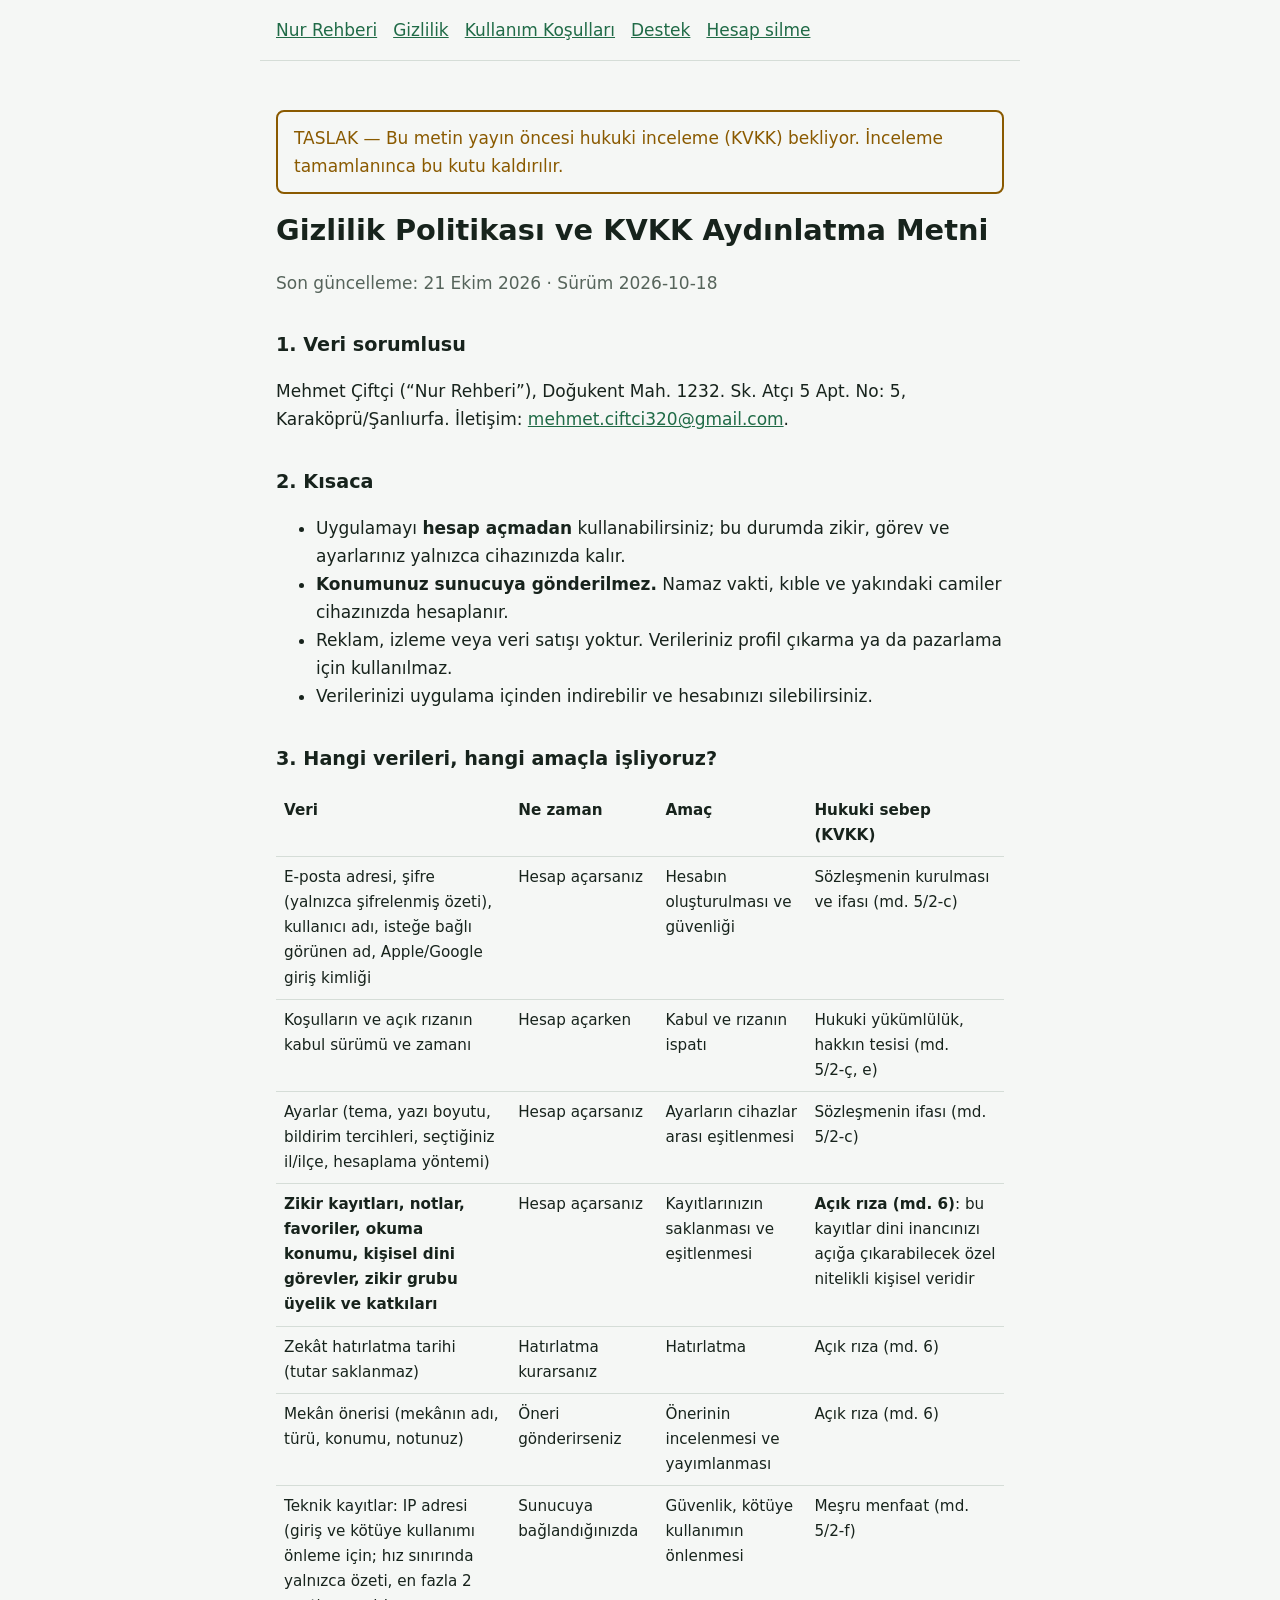
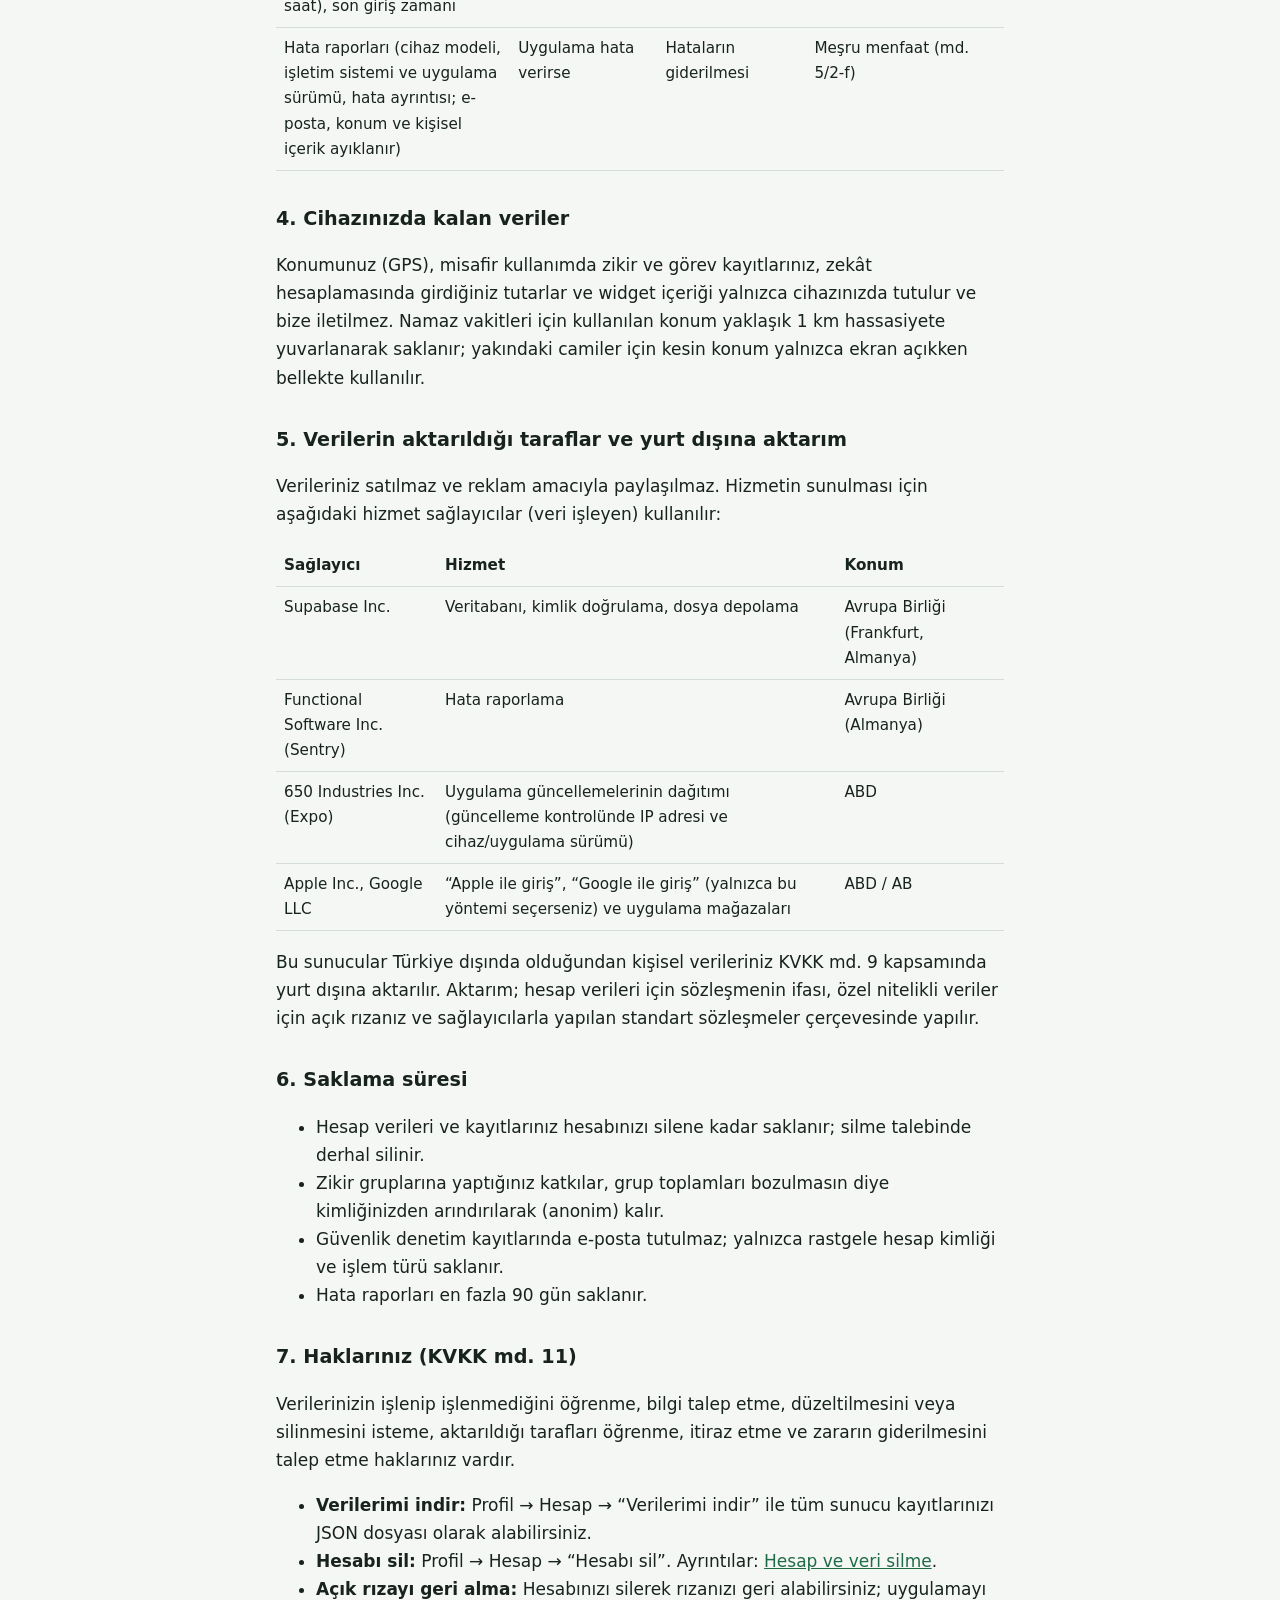
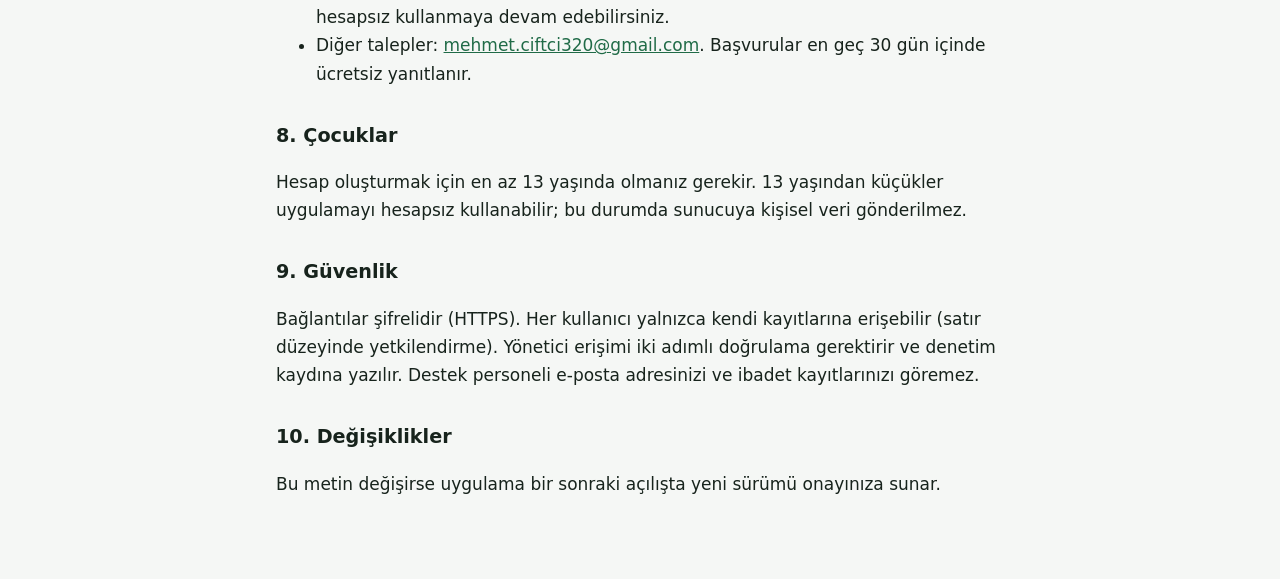
==== gizlilik.html @ 2b9951fa "Siteyi güncelle (f1dfe31)" ====
<!doctype html>
<html lang="tr">
<head>
<meta charset="utf-8">
<meta name="viewport" content="width=device-width, initial-scale=1">
<title>Gizlilik Politikası — Nur Rehberi</title>
<link rel="stylesheet" href="style.css">
</head>
<body>
<header><nav aria-label="Site"><a href="index.html">Nur Rehberi</a><a href="gizlilik.html">Gizlilik</a><a href="kosullar.html">Kullanım Koşulları</a><a href="destek.html">Destek</a><a href="hesap-silme.html">Hesap silme</a></nav></header>
<main>
<p class="draft" data-draft>TASLAK — Bu metin yayın öncesi hukuki inceleme (KVKK) bekliyor. İnceleme tamamlanınca bu kutu kaldırılır.</p>
<h1>Gizlilik Politikası ve KVKK Aydınlatma Metni</h1>
<p class="muted">Son güncelleme: 21 Ekim 2026 · Sürüm 2026-10-18</p>

<h2>1. Veri sorumlusu</h2>
<p>Mehmet Çiftçi (“Nur Rehberi”), Doğukent Mah. 1232. Sk. Atçı 5 Apt. No: 5, Karaköprü/Şanlıurfa. İletişim: <a href="mailto:mehmet.ciftci320@gmail.com">mehmet.ciftci320@gmail.com</a>.</p>

<h2>2. Kısaca</h2>
<ul>
  <li>Uygulamayı <strong>hesap açmadan</strong> kullanabilirsiniz; bu durumda zikir, görev ve ayarlarınız yalnızca cihazınızda kalır.</li>
  <li><strong>Konumunuz sunucuya gönderilmez.</strong> Namaz vakti, kıble ve yakındaki camiler cihazınızda hesaplanır.</li>
  <li>Reklam, izleme veya veri satışı yoktur. Verileriniz profil çıkarma ya da pazarlama için kullanılmaz.</li>
  <li>Verilerinizi uygulama içinden indirebilir ve hesabınızı silebilirsiniz.</li>
</ul>

<h2>3. Hangi verileri, hangi amaçla işliyoruz?</h2>
<table>
  <thead><tr><th>Veri</th><th>Ne zaman</th><th>Amaç</th><th>Hukuki sebep (KVKK)</th></tr></thead>
  <tbody>
    <tr><td>E-posta adresi, şifre (yalnızca şifrelenmiş özeti), kullanıcı adı, isteğe bağlı görünen ad, Apple/Google giriş kimliği</td><td>Hesap açarsanız</td><td>Hesabın oluşturulması ve güvenliği</td><td>Sözleşmenin kurulması ve ifası (md. 5/2-c)</td></tr>
    <tr><td>Koşulların ve açık rızanın kabul sürümü ve zamanı</td><td>Hesap açarken</td><td>Kabul ve rızanın ispatı</td><td>Hukuki yükümlülük, hakkın tesisi (md. 5/2-ç, e)</td></tr>
    <tr><td>Ayarlar (tema, yazı boyutu, bildirim tercihleri, seçtiğiniz il/ilçe, hesaplama yöntemi)</td><td>Hesap açarsanız</td><td>Ayarların cihazlar arası eşitlenmesi</td><td>Sözleşmenin ifası (md. 5/2-c)</td></tr>
    <tr><td><strong>Zikir kayıtları, notlar, favoriler, okuma konumu, kişisel dini görevler, zikir grubu üyelik ve katkıları</strong></td><td>Hesap açarsanız</td><td>Kayıtlarınızın saklanması ve eşitlenmesi</td><td><strong>Açık rıza (md. 6)</strong>: bu kayıtlar dini inancınızı açığa çıkarabilecek özel nitelikli kişisel veridir</td></tr>
    <tr><td>Zekât hatırlatma tarihi (tutar saklanmaz)</td><td>Hatırlatma kurarsanız</td><td>Hatırlatma</td><td>Açık rıza (md. 6)</td></tr>
    <tr><td>Mekân önerisi (mekânın adı, türü, konumu, notunuz)</td><td>Öneri gönderirseniz</td><td>Önerinin incelenmesi ve yayımlanması</td><td>Açık rıza (md. 6)</td></tr>
    <tr><td>Teknik kayıtlar: IP adresi (giriş ve kötüye kullanımı önleme için; hız sınırında yalnızca özeti, en fazla 2 saat), son giriş zamanı</td><td>Sunucuya bağlandığınızda</td><td>Güvenlik, kötüye kullanımın önlenmesi</td><td>Meşru menfaat (md. 5/2-f)</td></tr>
    <tr><td>Hata raporları (cihaz modeli, işletim sistemi ve uygulama sürümü, hata ayrıntısı; e-posta, konum ve kişisel içerik ayıklanır)</td><td>Uygulama hata verirse</td><td>Hataların giderilmesi</td><td>Meşru menfaat (md. 5/2-f)</td></tr>
  </tbody>
</table>

<h2>4. Cihazınızda kalan veriler</h2>
<p>Konumunuz (GPS), misafir kullanımda zikir ve görev kayıtlarınız, zekât hesaplamasında girdiğiniz tutarlar ve widget içeriği yalnızca cihazınızda tutulur ve bize iletilmez. Namaz vakitleri için kullanılan konum yaklaşık 1 km hassasiyete yuvarlanarak saklanır; yakındaki camiler için kesin konum yalnızca ekran açıkken bellekte kullanılır.</p>

<h2>5. Verilerin aktarıldığı taraflar ve yurt dışına aktarım</h2>
<p>Verileriniz satılmaz ve reklam amacıyla paylaşılmaz. Hizmetin sunulması için aşağıdaki hizmet sağlayıcılar (veri işleyen) kullanılır:</p>
<table>
  <thead><tr><th>Sağlayıcı</th><th>Hizmet</th><th>Konum</th></tr></thead>
  <tbody>
    <tr><td>Supabase Inc.</td><td>Veritabanı, kimlik doğrulama, dosya depolama</td><td>Avrupa Birliği (Frankfurt, Almanya)</td></tr>
    <tr><td>Functional Software Inc. (Sentry)</td><td>Hata raporlama</td><td>Avrupa Birliği (Almanya)</td></tr>
    <tr><td>650 Industries Inc. (Expo)</td><td>Uygulama güncellemelerinin dağıtımı (güncelleme kontrolünde IP adresi ve cihaz/uygulama sürümü)</td><td>ABD</td></tr>
    <tr><td>Apple Inc., Google LLC</td><td>“Apple ile giriş”, “Google ile giriş” (yalnızca bu yöntemi seçerseniz) ve uygulama mağazaları</td><td>ABD / AB</td></tr>
  </tbody>
</table>
<p>Bu sunucular Türkiye dışında olduğundan kişisel verileriniz KVKK md. 9 kapsamında yurt dışına aktarılır. Aktarım; hesap verileri için sözleşmenin ifası, özel nitelikli veriler için açık rızanız ve sağlayıcılarla yapılan standart sözleşmeler çerçevesinde yapılır.</p>

<h2>6. Saklama süresi</h2>
<ul>
  <li>Hesap verileri ve kayıtlarınız hesabınızı silene kadar saklanır; silme talebinde derhal silinir.</li>
  <li>Zikir gruplarına yaptığınız katkılar, grup toplamları bozulmasın diye kimliğinizden arındırılarak (anonim) kalır.</li>
  <li>Güvenlik denetim kayıtlarında e-posta tutulmaz; yalnızca rastgele hesap kimliği ve işlem türü saklanır.</li>
  <li>Hata raporları en fazla 90 gün saklanır.</li>
</ul>

<h2>7. Haklarınız (KVKK md. 11)</h2>
<p>Verilerinizin işlenip işlenmediğini öğrenme, bilgi talep etme, düzeltilmesini veya silinmesini isteme, aktarıldığı tarafları öğrenme, itiraz etme ve zararın giderilmesini talep etme haklarınız vardır.</p>
<ul>
  <li><strong>Verilerimi indir:</strong> Profil → Hesap → “Verilerimi indir” ile tüm sunucu kayıtlarınızı JSON dosyası olarak alabilirsiniz.</li>
  <li><strong>Hesabı sil:</strong> Profil → Hesap → “Hesabı sil”. Ayrıntılar: <a href="hesap-silme.html">Hesap ve veri silme</a>.</li>
  <li><strong>Açık rızayı geri alma:</strong> Hesabınızı silerek rızanızı geri alabilirsiniz; uygulamayı hesapsız kullanmaya devam edebilirsiniz.</li>
  <li>Diğer talepler: <a href="mailto:mehmet.ciftci320@gmail.com">mehmet.ciftci320@gmail.com</a>. Başvurular en geç 30 gün içinde ücretsiz yanıtlanır.</li>
</ul>

<h2>8. Çocuklar</h2>
<p>Hesap oluşturmak için en az 13 yaşında olmanız gerekir. 13 yaşından küçükler uygulamayı hesapsız kullanabilir; bu durumda sunucuya kişisel veri gönderilmez.</p>

<h2>9. Güvenlik</h2>
<p>Bağlantılar şifrelidir (HTTPS). Her kullanıcı yalnızca kendi kayıtlarına erişebilir (satır düzeyinde yetkilendirme). Yönetici erişimi iki adımlı doğrulama gerektirir ve denetim kaydına yazılır. Destek personeli e-posta adresinizi ve ibadet kayıtlarınızı göremez.</p>

<h2>10. Değişiklikler</h2>
<p>Bu metin değişirse uygulama bir sonraki açılışta yeni sürümü onayınıza sunar.</p>
</main>
</body>
</html>
---- style.css ----
:root { --bg: #f5f7f5; --text: #17231c; --muted: #56645b; --primary: #206b47; --border: #d5ddd7; --warn: #8a5a00; color-scheme: light dark; }
@media (prefers-color-scheme: dark) { :root { --bg: #0f1612; --text: #e6ece8; --muted: #a3b0a8; --primary: #5fbf8b; --border: #2d3a32; --warn: #e8c172; } }
* { box-sizing: border-box; }
body { margin: 0; background: var(--bg); color: var(--text); font: 17px/1.65 system-ui, -apple-system, 'Segoe UI', sans-serif; }
main { max-width: 760px; margin: 0 auto; padding: 2rem 1rem 4rem; }
header nav { display: flex; gap: 1rem; flex-wrap: wrap; padding: 1rem; max-width: 760px; margin: 0 auto; border-bottom: 1px solid var(--border); }
a { color: var(--primary); }
h1 { font-size: 1.8rem; line-height: 1.25; }
h2 { font-size: 1.2rem; margin-top: 2rem; }
table { width: 100%; border-collapse: collapse; font-size: .95rem; }
th, td { text-align: left; border-bottom: 1px solid var(--border); padding: .5rem; vertical-align: top; }
.muted { color: var(--muted); }
.draft { border: 2px solid var(--warn); color: var(--warn); padding: .75rem 1rem; border-radius: 8px; }
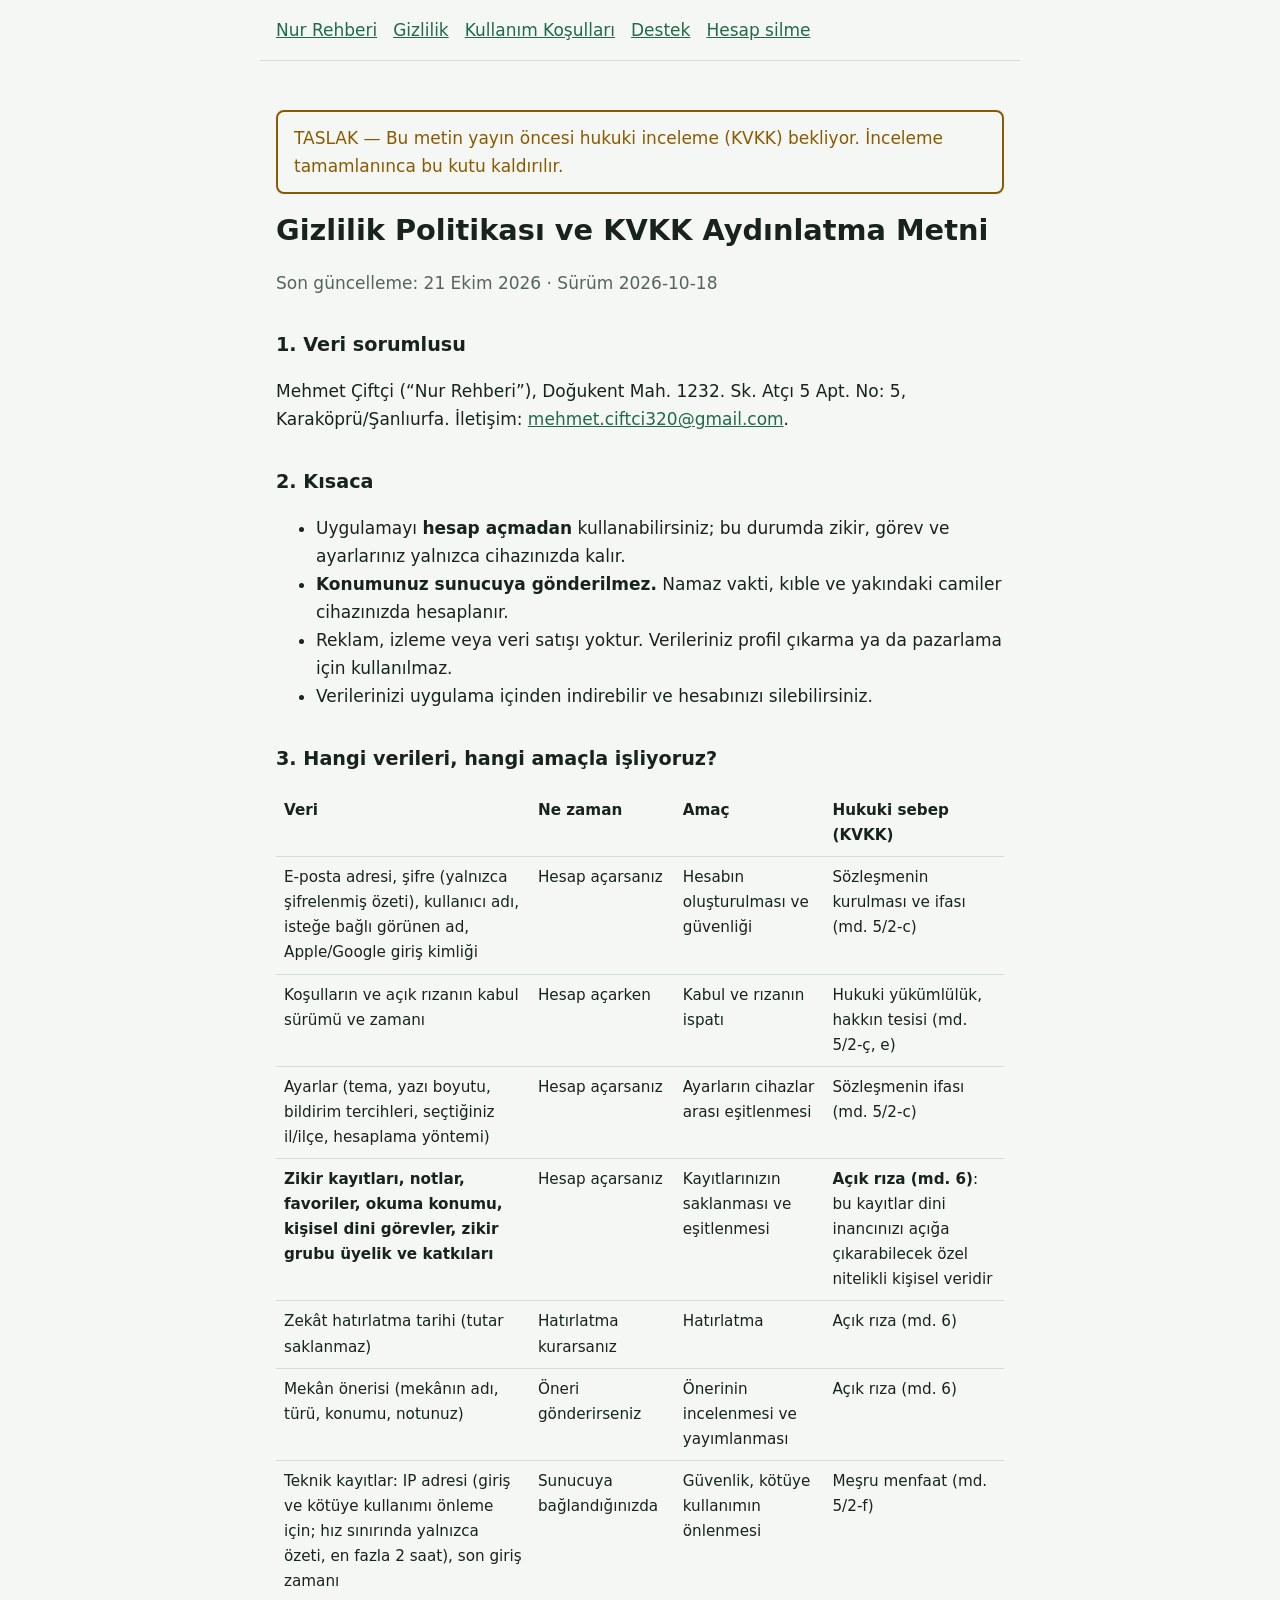
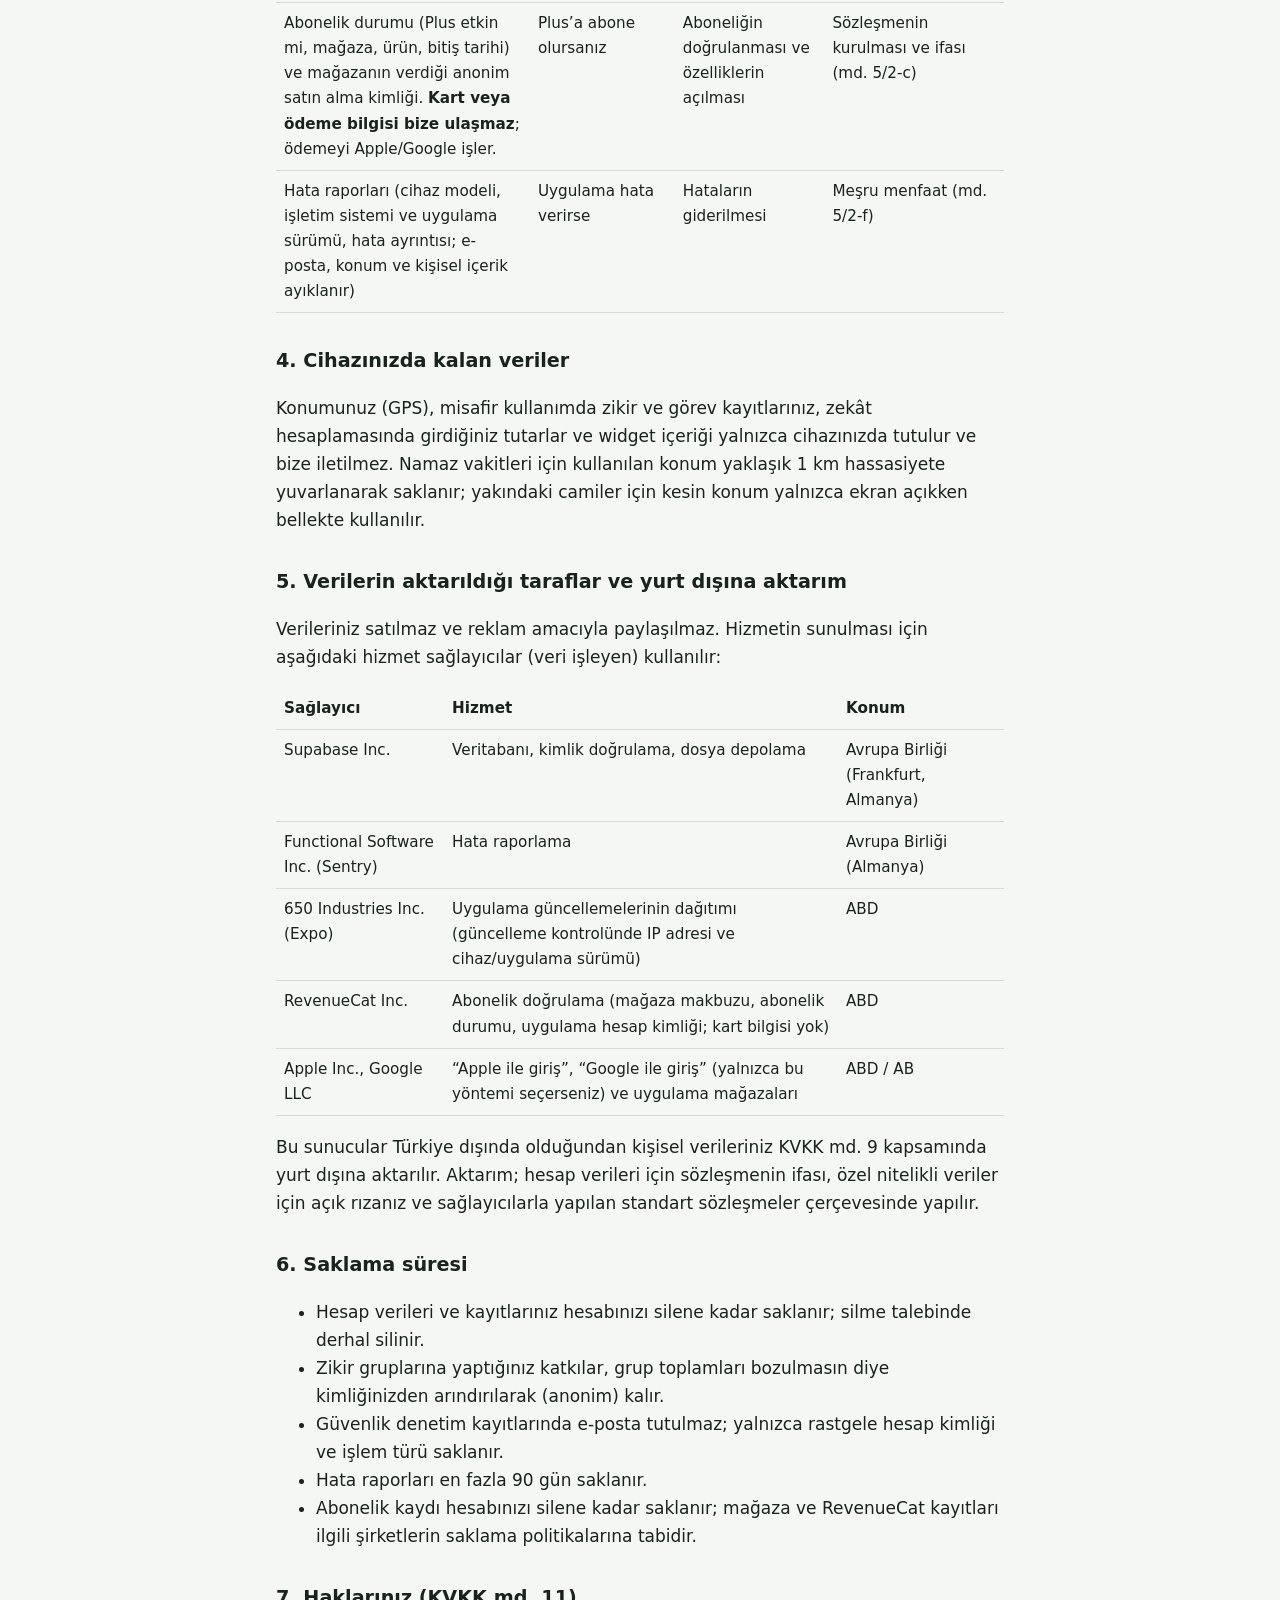
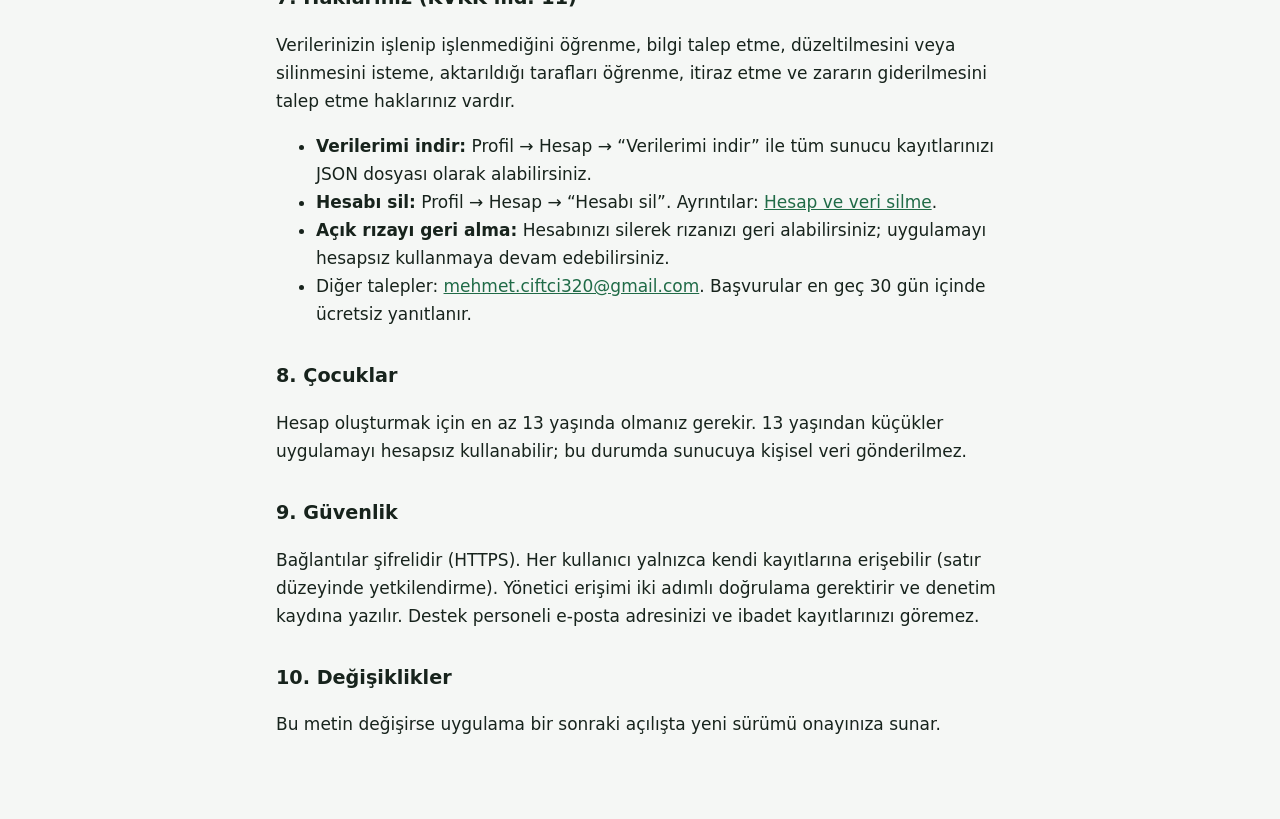
==== commit 130083d7: "Siteyi güncelle (21dccf2)" ====
--- a/gizlilik.html
+++ b/gizlilik.html
@@ -35,6 +35,7 @@
     <tr><td>Zekât hatırlatma tarihi (tutar saklanmaz)</td><td>Hatırlatma kurarsanız</td><td>Hatırlatma</td><td>Açık rıza (md. 6)</td></tr>
     <tr><td>Mekân önerisi (mekânın adı, türü, konumu, notunuz)</td><td>Öneri gönderirseniz</td><td>Önerinin incelenmesi ve yayımlanması</td><td>Açık rıza (md. 6)</td></tr>
     <tr><td>Teknik kayıtlar: IP adresi (giriş ve kötüye kullanımı önleme için; hız sınırında yalnızca özeti, en fazla 2 saat), son giriş zamanı</td><td>Sunucuya bağlandığınızda</td><td>Güvenlik, kötüye kullanımın önlenmesi</td><td>Meşru menfaat (md. 5/2-f)</td></tr>
+    <tr><td>Abonelik durumu (Plus etkin mi, mağaza, ürün, bitiş tarihi) ve mağazanın verdiği anonim satın alma kimliği. <strong>Kart veya ödeme bilgisi bize ulaşmaz</strong>; ödemeyi Apple/Google işler.</td><td>Plus’a abone olursanız</td><td>Aboneliğin doğrulanması ve özelliklerin açılması</td><td>Sözleşmenin kurulması ve ifası (md. 5/2-c)</td></tr>
     <tr><td>Hata raporları (cihaz modeli, işletim sistemi ve uygulama sürümü, hata ayrıntısı; e-posta, konum ve kişisel içerik ayıklanır)</td><td>Uygulama hata verirse</td><td>Hataların giderilmesi</td><td>Meşru menfaat (md. 5/2-f)</td></tr>
   </tbody>
 </table>
@@ -50,6 +51,7 @@
     <tr><td>Supabase Inc.</td><td>Veritabanı, kimlik doğrulama, dosya depolama</td><td>Avrupa Birliği (Frankfurt, Almanya)</td></tr>
     <tr><td>Functional Software Inc. (Sentry)</td><td>Hata raporlama</td><td>Avrupa Birliği (Almanya)</td></tr>
     <tr><td>650 Industries Inc. (Expo)</td><td>Uygulama güncellemelerinin dağıtımı (güncelleme kontrolünde IP adresi ve cihaz/uygulama sürümü)</td><td>ABD</td></tr>
+    <tr><td>RevenueCat Inc.</td><td>Abonelik doğrulama (mağaza makbuzu, abonelik durumu, uygulama hesap kimliği; kart bilgisi yok)</td><td>ABD</td></tr>
     <tr><td>Apple Inc., Google LLC</td><td>“Apple ile giriş”, “Google ile giriş” (yalnızca bu yöntemi seçerseniz) ve uygulama mağazaları</td><td>ABD / AB</td></tr>
   </tbody>
 </table>
@@ -61,6 +63,7 @@
   <li>Zikir gruplarına yaptığınız katkılar, grup toplamları bozulmasın diye kimliğinizden arındırılarak (anonim) kalır.</li>
   <li>Güvenlik denetim kayıtlarında e-posta tutulmaz; yalnızca rastgele hesap kimliği ve işlem türü saklanır.</li>
   <li>Hata raporları en fazla 90 gün saklanır.</li>
+  <li>Abonelik kaydı hesabınızı silene kadar saklanır; mağaza ve RevenueCat kayıtları ilgili şirketlerin saklama politikalarına tabidir.</li>
 </ul>
 
 <h2>7. Haklarınız (KVKK md. 11)</h2>
